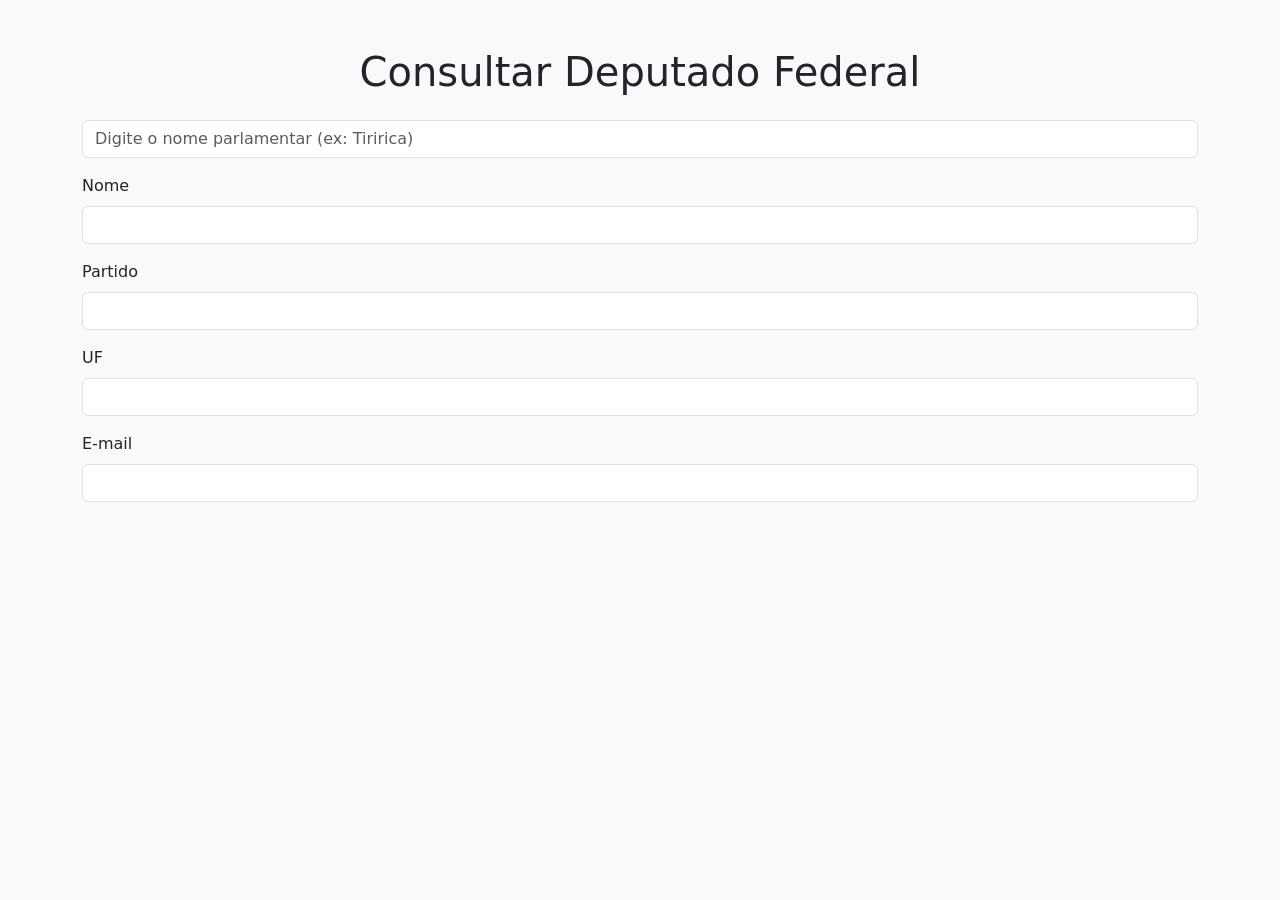
==== fetch.html @ c31903be "Add files via upload" ====
<!DOCTYPE html>
<html lang="pt-br">
<head>
  <meta charset="UTF-8">
  <title>Consulta Deputados</title>
  <meta name="viewport" content="width=device-width, initial-scale=1">
  <link href="https://cdn.jsdelivr.net/npm/bootstrap@5.3.0/dist/css/bootstrap.min.css" rel="stylesheet">
  <link rel="stylesheet" href="style.css">
</head>
 
<body class="bg-light">
 
  <div class="container py-5">
    <h1 class="mb-4 text-center">Consultar Deputado Federal</h1>
   
    <div class="mb-3">
      <input type="text" id="inputNome" class="form-control" placeholder="Digite o nome parlamentar (ex: Tiririca)">
    </div>
   
    <div id="fotoDeputado" class="text-center mb-3"></div>
 
    
    <form>
        <div class="row">
            <div class="mb-3 ">
                <label class="form-label">Nome</label>
                <input type="text" id="nome" class="form-control" readonly>
            </div>
            <div class="mb-3">
                <label class="form-label">Partido</label>
                <input type="text" id="partido" class="form-control" readonly>
            </div>
        </div>
 
        <div class="row">
            <div class="mb-3">
                <label class="form-label">UF</label>
                <input type="text" id="uf" class="form-control" readonly>
            </div>
            <div class="mb-3">
                <label class="form-label">E-mail</label>
                <input type="text" id="email" class="form-control" readonly>
            </div>
        </div>
       
    </form>
  </div>
 
  <script src="script1.js"></script>
</body>
</html>
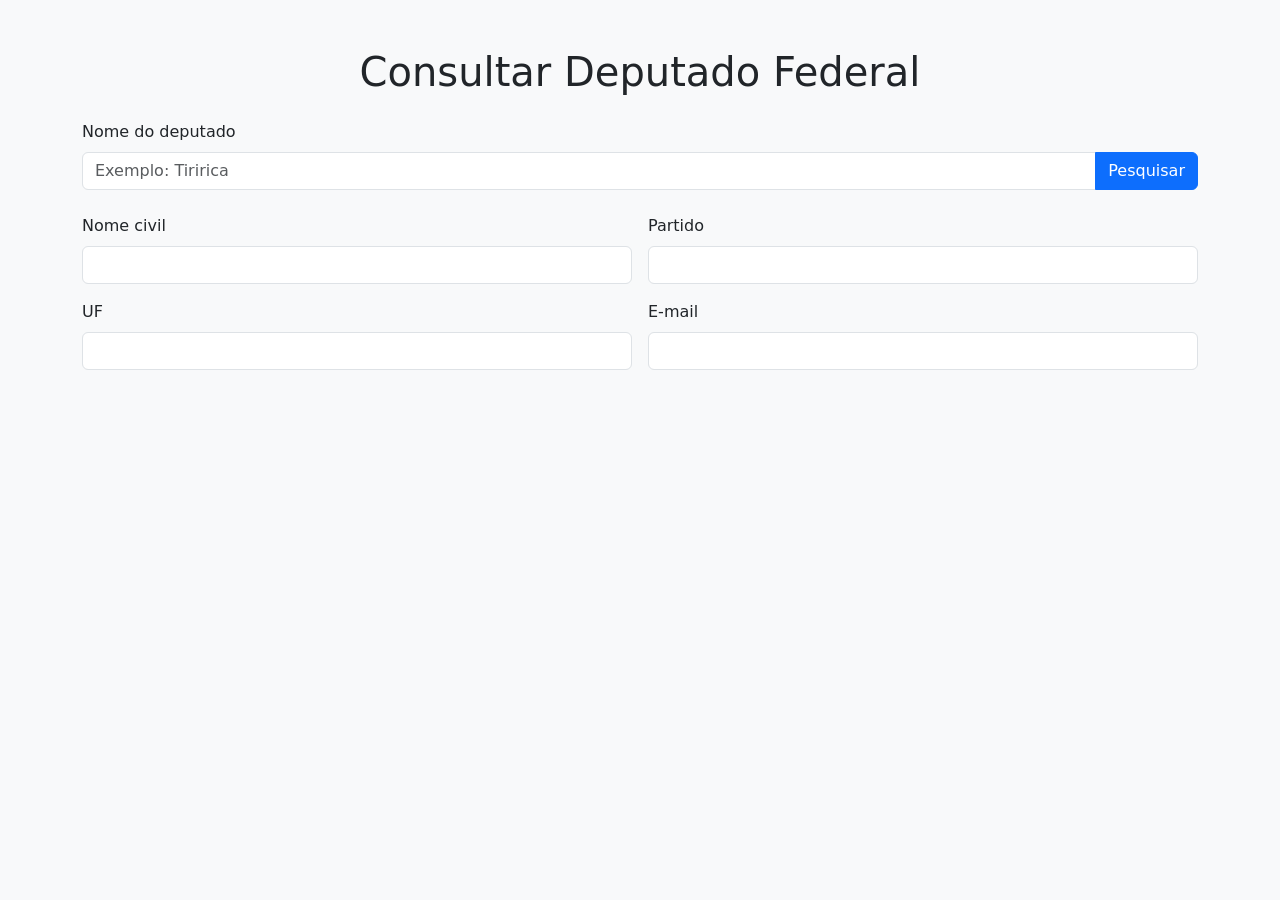
==== commit 00251558: "consulta arrumada" ====
--- a/fetch.html
+++ b/fetch.html
@@ -1,53 +1,130 @@
 <!DOCTYPE html>
-<html lang="pt-br">
+<html lang="pt-BR">
 <head>
   <meta charset="UTF-8">
-  <title>Consulta Deputados</title>
   <meta name="viewport" content="width=device-width, initial-scale=1">
-  <link href="https://cdn.jsdelivr.net/npm/bootstrap@5.3.0/dist/css/bootstrap.min.css" rel="stylesheet">
+
+  <title>Consulta de Deputados</title>
+
+  <link
+    href="https://cdn.jsdelivr.net/npm/bootstrap@5.3.0/dist/css/bootstrap.min.css"
+    rel="stylesheet"
+  >
+
   <link rel="stylesheet" href="style.css">
 </head>
- 
+
 <body class="bg-light">
- 
-  <div class="container py-5">
-    <h1 class="mb-4 text-center">Consultar Deputado Federal</h1>
-   
-    <div class="mb-3">
-      <input type="text" id="inputNome" class="form-control" placeholder="Digite o nome parlamentar (ex: Tiririca)">
+
+  <main class="container py-5">
+
+    <h1 class="mb-4 text-center">
+      Consultar Deputado Federal
+    </h1>
+
+    <form id="formBusca" class="mb-3">
+
+      <label for="inputNome" class="form-label">
+        Nome do deputado
+      </label>
+
+      <div class="input-group">
+
+        <input
+          type="text"
+          id="inputNome"
+          class="form-control"
+          placeholder="Exemplo: Tiririca"
+          minlength="3"
+          required
+        >
+
+        <button type="submit" class="btn btn-primary">
+          Pesquisar
+        </button>
+
+      </div>
+
+    </form>
+
+    <p
+      id="mensagem"
+      class="text-center"
+      aria-live="polite"
+    ></p>
+
+    <div
+      id="fotoDeputado"
+      class="text-center mb-4"
+    ></div>
+
+    <div class="row g-3">
+
+      <div class="col-md-6">
+
+        <label for="nome" class="form-label">
+          Nome civil
+        </label>
+
+        <input
+          type="text"
+          id="nome"
+          class="form-control"
+          readonly
+        >
+
+      </div>
+
+      <div class="col-md-6">
+
+        <label for="partido" class="form-label">
+          Partido
+        </label>
+
+        <input
+          type="text"
+          id="partido"
+          class="form-control"
+          readonly
+        >
+
+      </div>
+
+      <div class="col-md-6">
+
+        <label for="uf" class="form-label">
+          UF
+        </label>
+
+        <input
+          type="text"
+          id="uf"
+          class="form-control"
+          readonly
+        >
+
+      </div>
+
+      <div class="col-md-6">
+
+        <label for="email" class="form-label">
+          E-mail
+        </label>
+
+        <input
+          type="text"
+          id="email"
+          class="form-control"
+          readonly
+        >
+
+      </div>
+
     </div>
-   
-    <div id="fotoDeputado" class="text-center mb-3"></div>
- 
-    
-    <form>
-        <div class="row">
-            <div class="mb-3 ">
-                <label class="form-label">Nome</label>
-                <input type="text" id="nome" class="form-control" readonly>
-            </div>
-            <div class="mb-3">
-                <label class="form-label">Partido</label>
-                <input type="text" id="partido" class="form-control" readonly>
-            </div>
-        </div>
- 
-        <div class="row">
-            <div class="mb-3">
-                <label class="form-label">UF</label>
-                <input type="text" id="uf" class="form-control" readonly>
-            </div>
-            <div class="mb-3">
-                <label class="form-label">E-mail</label>
-                <input type="text" id="email" class="form-control" readonly>
-            </div>
-        </div>
-       
-    </form>
-  </div>
- 
+
+  </main>
+
   <script src="script1.js"></script>
+
 </body>
-</html>
- 
- +</html>
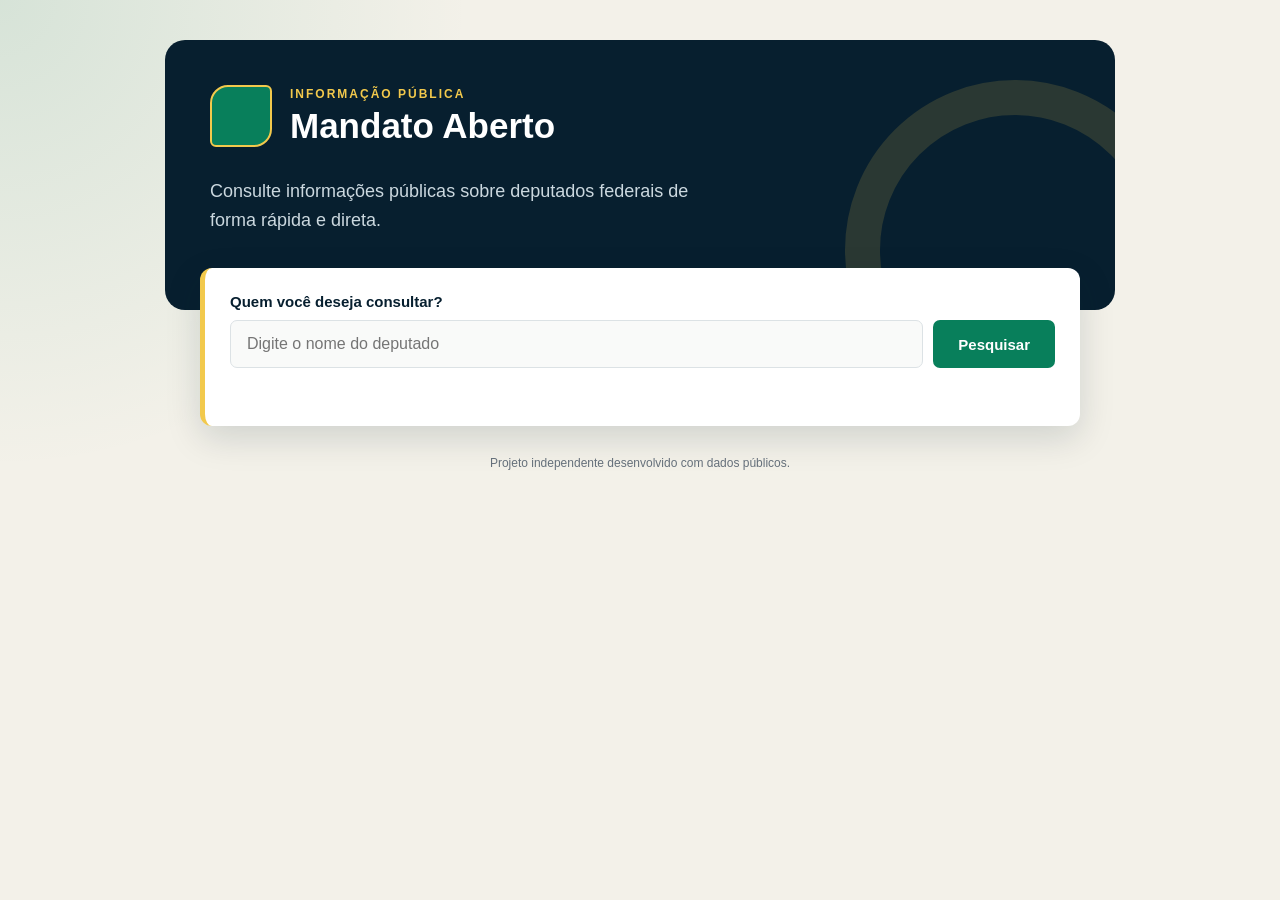
==== commit 60e7bb53: "agr sim tudo certinho com interface" ====
--- a/fetch.html
+++ b/fetch.html
@@ -1,130 +1,131 @@
 <!DOCTYPE html>
 <html lang="pt-BR">
+
 <head>
   <meta charset="UTF-8">
-  <meta name="viewport" content="width=device-width, initial-scale=1">
+  <meta name="viewport" content="width=device-width, initial-scale=1.0">
 
-  <title>Consulta de Deputados</title>
-
-  <link
-    href="https://cdn.jsdelivr.net/npm/bootstrap@5.3.0/dist/css/bootstrap.min.css"
-    rel="stylesheet"
-  >
+  <title>Mandato Aberto</title>
 
   <link rel="stylesheet" href="style.css">
 </head>
 
-<body class="bg-light">
+<body>
 
-  <main class="container py-5">
+  <main class="pagina">
 
-    <h1 class="mb-4 text-center">
-      Consultar Deputado Federal
-    </h1>
+    <header class="topo">
 
-    <form id="formBusca" class="mb-3">
+      <div class="marca">
 
-      <label for="inputNome" class="form-label">
-        Nome do deputado
-      </label>
+        <div class="marca-simbolo">
+        
+        </div>
 
-      <div class="input-group">
-
-        <input
-          type="text"
-          id="inputNome"
-          class="form-control"
-          placeholder="Exemplo: Tiririca"
-          minlength="3"
-          required
-        >
-
-        <button type="submit" class="btn btn-primary">
-          Pesquisar
-        </button>
+        <div>
+          <p class="selo">Informação pública</p>
+          <h1>Mandato Aberto</h1>
+        </div>
 
       </div>
 
-    </form>
+      <p class="apresentacao">
+        Consulte informações públicas sobre deputados federais
+        de forma rápida e direta.
+      </p>
 
-    <p
-      id="mensagem"
-      class="text-center"
-      aria-live="polite"
-    ></p>
+    </header>
 
-    <div
-      id="fotoDeputado"
-      class="text-center mb-4"
-    ></div>
+    <section class="consulta">
 
-    <div class="row g-3">
+      <form id="formBusca">
 
-      <div class="col-md-6">
-
-        <label for="nome" class="form-label">
-          Nome civil
+        <label for="inputNome">
+          Quem você deseja consultar?
         </label>
 
-        <input
-          type="text"
-          id="nome"
-          class="form-control"
-          readonly
-        >
+        <div class="grupo-busca">
+
+          <input
+            type="text"
+            id="inputNome"
+            placeholder="Digite o nome do deputado"
+            minlength="3"
+            autocomplete="off"
+            required
+          >
+
+          <button id="botaoPesquisar" type="submit">
+            Pesquisar
+          </button>
+
+        </div>
+
+      </form>
+
+      <p
+        id="mensagem"
+        class="mensagem"
+        aria-live="polite"
+      ></p>
+
+    </section>
+
+    <section id="painelDeputado" class="perfil oculto">
+
+      <div class="area-foto">
+
+        <div id="fotoDeputado" class="foto-deputado"></div>
+
+        <span class="origem-dados">
+          Dados da Câmara dos Deputados
+        </span>
 
       </div>
 
-      <div class="col-md-6">
+      <div class="informacoes">
 
-        <label for="partido" class="form-label">
-          Partido
-        </label>
+        <p class="titulo-secao">
+          Perfil parlamentar
+        </p>
 
-        <input
-          type="text"
-          id="partido"
-          class="form-control"
-          readonly
-        >
+        <h2 id="nome">Nome do deputado</h2>
+
+        <div class="linha-destaque"></div>
+
+        <dl class="grade-informacoes">
+
+          <div class="informacao">
+            <dt>Partido</dt>
+            <dd id="partido">—</dd>
+          </div>
+
+          <div class="informacao">
+            <dt>Estado</dt>
+            <dd id="uf">—</dd>
+          </div>
+
+          <div class="informacao informacao-email">
+            <dt>E-mail institucional</dt>
+            <dd>
+              <a id="email">—</a>
+            </dd>
+          </div>
+
+        </dl>
 
       </div>
 
-      <div class="col-md-6">
+    </section>
 
-        <label for="uf" class="form-label">
-          UF
-        </label>
-
-        <input
-          type="text"
-          id="uf"
-          class="form-control"
-          readonly
-        >
-
-      </div>
-
-      <div class="col-md-6">
-
-        <label for="email" class="form-label">
-          E-mail
-        </label>
-
-        <input
-          type="text"
-          id="email"
-          class="form-control"
-          readonly
-        >
-
-      </div>
-
-    </div>
+    <footer>
+      Projeto independente desenvolvido com dados públicos.
+    </footer>
 
   </main>
 
   <script src="script1.js"></script>
 
 </body>
+
 </html>
--- a/style.css
+++ b/style.css
@@ -0,0 +1,351 @@
+:root {
+  --azul-escuro: #071f2f;
+  --azul: #0d3449;
+  --verde: #087f5b;
+  --verde-escuro: #066047;
+  --amarelo: #f2c94c;
+  --fundo: #f3f1e9;
+  --branco: #ffffff;
+  --texto: #17212b;
+  --texto-claro: #66717c;
+  --borda: #dce2e5;
+}
+
+* {
+  margin: 0;
+  padding: 0;
+  box-sizing: border-box;
+}
+
+body {
+  min-height: 100vh;
+  padding: 40px 20px;
+  background:
+    radial-gradient(
+      circle at top left,
+      rgba(8, 127, 91, 0.12),
+      transparent 30%
+    ),
+    var(--fundo);
+  color: var(--texto);
+  font-family: Arial, Helvetica, sans-serif;
+}
+
+.pagina {
+  width: 100%;
+  max-width: 950px;
+  margin: 0 auto;
+}
+
+.topo {
+  position: relative;
+  overflow: hidden;
+  min-height: 270px;
+  padding: 45px;
+  border-radius: 20px;
+  background: var(--azul-escuro);
+  color: var(--branco);
+}
+
+.topo::after {
+  content: "";
+  position: absolute;
+  right: -70px;
+  bottom: -110px;
+  width: 270px;
+  height: 270px;
+  border: 35px solid rgba(242, 201, 76, 0.15);
+  border-radius: 50%;
+}
+
+.marca {
+  position: relative;
+  z-index: 1;
+  display: flex;
+  align-items: center;
+  gap: 18px;
+}
+
+.marca-simbolo {
+  display: flex;
+  align-items: center;
+  justify-content: center;
+  width: 62px;
+  height: 62px;
+  border: 2px solid var(--amarelo);
+  border-radius: 18px 6px 18px 6px;
+  background-color: var(--verde);
+  color: var(--branco);
+  font-size: 19px;
+  font-weight: bold;
+  letter-spacing: 1px;
+}
+
+.selo {
+  margin-bottom: 5px;
+  color: var(--amarelo);
+  font-size: 12px;
+  font-weight: bold;
+  letter-spacing: 2px;
+  text-transform: uppercase;
+}
+
+h1 {
+  font-size: 35px;
+}
+
+.apresentacao {
+  position: relative;
+  z-index: 1;
+  max-width: 520px;
+  margin-top: 30px;
+  color: #cbd8df;
+  font-size: 18px;
+  line-height: 1.6;
+}
+
+.consulta {
+  position: relative;
+  z-index: 2;
+  width: calc(100% - 70px);
+  margin: -42px auto 30px;
+  padding: 25px;
+  border-left: 5px solid var(--amarelo);
+  border-radius: 12px;
+  background-color: var(--branco);
+  box-shadow: 0 12px 35px rgba(7, 31, 47, 0.15);
+}
+
+.consulta label {
+  display: block;
+  margin-bottom: 10px;
+  color: var(--azul-escuro);
+  font-size: 15px;
+  font-weight: bold;
+}
+
+.grupo-busca {
+  display: flex;
+  gap: 10px;
+}
+
+.grupo-busca input {
+  flex: 1;
+  min-width: 0;
+  padding: 14px 16px;
+  border: 1px solid var(--borda);
+  border-radius: 7px;
+  background-color: #f9faf9;
+  color: var(--texto);
+  font-size: 16px;
+  outline: none;
+  transition: 0.2s;
+}
+
+.grupo-busca input:focus {
+  border-color: var(--verde);
+  box-shadow: 0 0 0 3px rgba(8, 127, 91, 0.13);
+}
+
+.grupo-busca button {
+  padding: 14px 25px;
+  border: none;
+  border-radius: 7px;
+  background-color: var(--verde);
+  color: var(--branco);
+  font-size: 15px;
+  font-weight: bold;
+  cursor: pointer;
+  transition: 0.2s;
+}
+
+.grupo-busca button:hover {
+  background-color: var(--verde-escuro);
+  transform: translateY(-1px);
+}
+
+.grupo-busca button:disabled {
+  cursor: wait;
+  opacity: 0.7;
+}
+
+.mensagem {
+  min-height: 20px;
+  margin-top: 13px;
+  color: var(--texto-claro);
+  font-size: 14px;
+}
+
+.perfil {
+  display: grid;
+  grid-template-columns: 270px 1fr;
+  overflow: hidden;
+  border: 1px solid var(--borda);
+  border-radius: 16px;
+  background-color: var(--branco);
+  box-shadow: 0 8px 25px rgba(7, 31, 47, 0.08);
+}
+
+.area-foto {
+  display: flex;
+  flex-direction: column;
+  justify-content: center;
+  padding: 30px;
+  background-color: var(--azul);
+}
+
+.foto-deputado {
+  display: flex;
+  justify-content: center;
+}
+
+.foto-deputado img {
+  display: block;
+  width: 180px;
+  height: 225px;
+  border: 4px solid var(--branco);
+  border-radius: 10px;
+  object-fit: cover;
+  box-shadow: 0 8px 20px rgba(0, 0, 0, 0.25);
+}
+
+.origem-dados {
+  margin-top: 18px;
+  color: #b9cbd4;
+  font-size: 11px;
+  line-height: 1.5;
+  text-align: center;
+  text-transform: uppercase;
+  letter-spacing: 1px;
+}
+
+.informacoes {
+  padding: 40px;
+}
+
+.titulo-secao {
+  margin-bottom: 10px;
+  color: var(--verde);
+  font-size: 12px;
+  font-weight: bold;
+  letter-spacing: 2px;
+  text-transform: uppercase;
+}
+
+.informacoes h2 {
+  color: var(--azul-escuro);
+  font-size: 27px;
+  line-height: 1.3;
+}
+
+.linha-destaque {
+  width: 55px;
+  height: 4px;
+  margin: 18px 0 28px;
+  border-radius: 10px;
+  background-color: var(--amarelo);
+}
+
+.grade-informacoes {
+  display: grid;
+  grid-template-columns: repeat(2, 1fr);
+  gap: 18px;
+}
+
+.informacao {
+  padding: 16px;
+  border-left: 3px solid var(--verde);
+  background-color: #f5f8f7;
+}
+
+.informacao-email {
+  grid-column: 1 / -1;
+}
+
+.informacao dt {
+  margin-bottom: 7px;
+  color: var(--texto-claro);
+  font-size: 11px;
+  font-weight: bold;
+  letter-spacing: 1px;
+  text-transform: uppercase;
+}
+
+.informacao dd {
+  color: var(--azul-escuro);
+  font-size: 16px;
+  font-weight: bold;
+}
+
+.informacao a {
+  color: var(--verde);
+  text-decoration: none;
+  word-break: break-word;
+}
+
+.informacao a:hover {
+  text-decoration: underline;
+}
+
+.oculto {
+  display: none;
+}
+
+footer {
+  margin-top: 25px;
+  color: var(--texto-claro);
+  font-size: 12px;
+  text-align: center;
+}
+
+@media (max-width: 700px) {
+  body {
+    padding: 20px 12px;
+  }
+
+  .topo {
+    min-height: 250px;
+    padding: 30px 24px;
+  }
+
+  h1 {
+    font-size: 28px;
+  }
+
+  .apresentacao {
+    font-size: 16px;
+  }
+
+  .consulta {
+    width: calc(100% - 24px);
+    padding: 20px;
+  }
+
+  .grupo-busca {
+    flex-direction: column;
+  }
+
+  .grupo-busca button {
+    width: 100%;
+  }
+
+  .perfil {
+    grid-template-columns: 1fr;
+  }
+
+  .area-foto {
+    padding: 28px;
+  }
+
+  .informacoes {
+    padding: 28px 22px;
+  }
+
+  .grade-informacoes {
+    grid-template-columns: 1fr;
+  }
+
+  .informacao-email {
+    grid-column: auto;
+  }
+}
